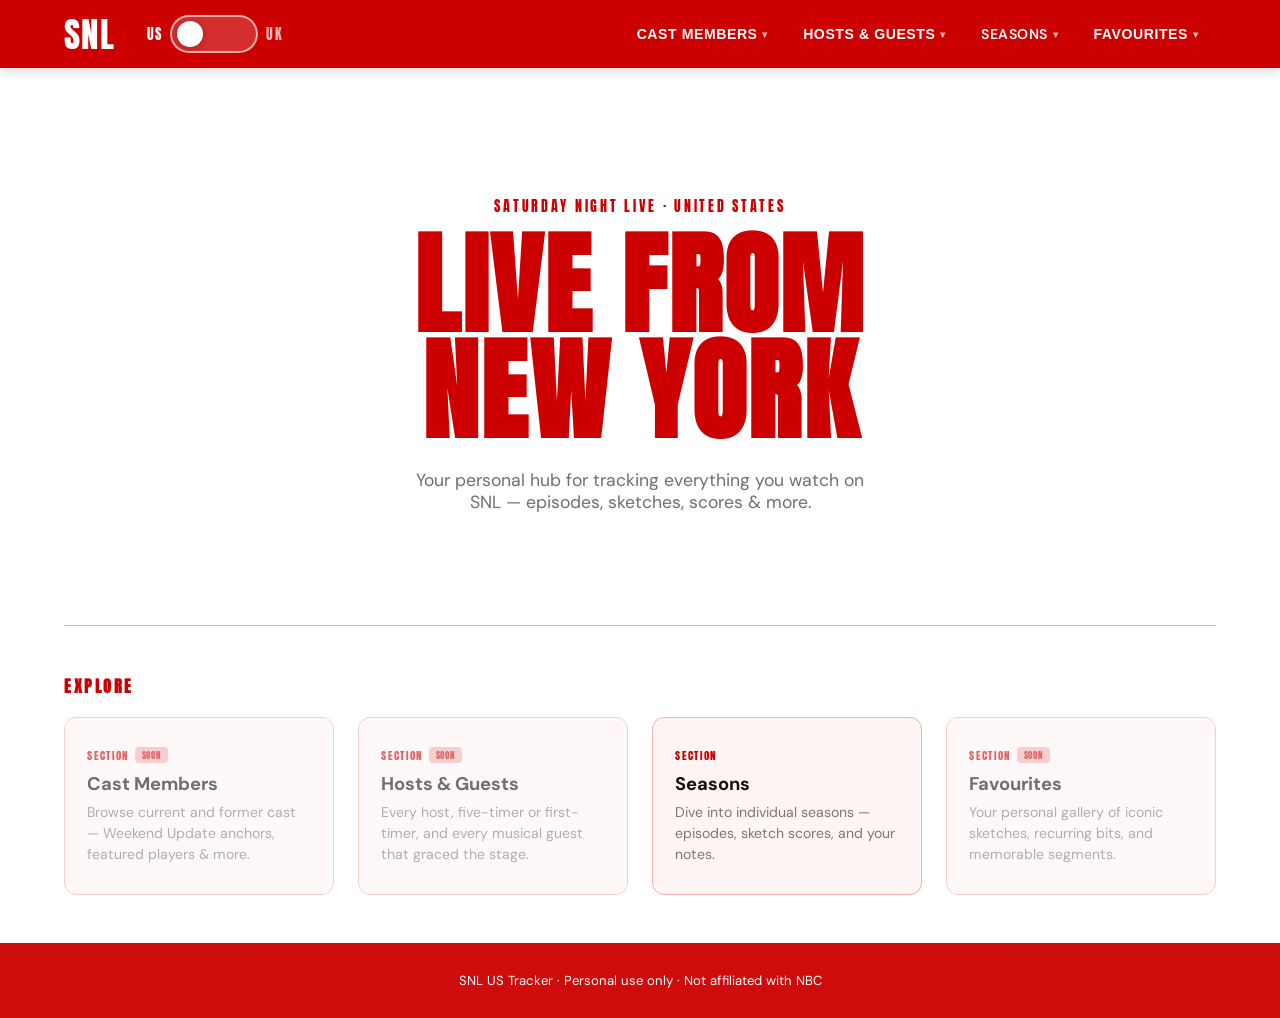
==== index.html @ 81518245 "Add files via upload" ====
<!DOCTYPE html>
<html lang="en">
<head>
  <meta charset="UTF-8" />
  <meta name="viewport" content="width=device-width, initial-scale=1.0" />
  <title>SNL Tracker</title>

  <link rel="preconnect" href="https://fonts.googleapis.com" />
  <link rel="preconnect" href="https://fonts.gstatic.com" crossorigin />
  <link href="https://fonts.googleapis.com/css2?family=Anton&family=DM+Sans:wght@400;500;600&display=swap" rel="stylesheet" />
  <link rel="stylesheet" href="assets/css/styles.css" />

  <!-- Restore the saved US/UK mode before paint to avoid a colour flash -->
  <script>document.documentElement.dataset.mode = localStorage.getItem('snl-mode') || 'us';</script>
</head>
<body>

  <!-- Header is built by site.js (single source of truth) -->
  <header id="site-header"></header>

  <main>
    <section class="hero">
      <p class="hero-eyebrow" id="hero-eyebrow"></p>
      <h1 class="hero-title" id="hero-title"></h1>
      <p class="hero-sub">
        Your personal hub for tracking everything you watch on SNL —
        episodes, sketches, scores &amp; more.
      </p>
    </section>

    <hr class="divider" />

    <section>
      <h2 class="section-label">Explore</h2>
      <div class="card-grid" id="home-cards"></div>
    </section>
  </main>

  <!-- Footer is built by site.js -->
  <footer id="site-footer"></footer>

  <!-- Load order matters: data, then shared site, then page script -->
  <script src="data/snl-data.js" defer></script>
  <script src="assets/js/site.js" defer></script>
  <script src="assets/js/home.js" defer></script>
</body>
</html>
---- assets/css/styles.css ----
/* ============================================================
   SNL TRACKER — SHARED STYLESHEET
   Used by every page so the look stays consistent.
   ============================================================ */

/* ─── CSS Variables ─────────────────────────────────────── */
:root {
  --transition: 0.35s cubic-bezier(0.4, 0, 0.2, 1);
}

[data-mode="us"] {
  --bg:        #ffffff;
  --fg:        #cc0000;
  --nav-bg:    #cc0000;
  --nav-fg:    #ffffff;
  --nav-hover: #ff2222;
  --accent:    #cc0000;
  --card-bg:   #fff5f5;
  --border:    #f0b0b0;
  --toggle-on: #cc0000;
}

[data-mode="uk"] {
  --bg:        #ffffff;
  --fg:        #003087;
  --nav-bg:    #003087;
  --nav-fg:    #ffffff;
  --nav-hover: #0046c8;
  --accent:    #003087;
  --card-bg:   #f0f4ff;
  --border:    #99b0e0;
  --toggle-on: #003087;
}

/* ─── Reset & Base ──────────────────────────────────────── */
*, *::before, *::after { box-sizing: border-box; margin: 0; padding: 0; }

body {
  font-family: 'DM Sans', sans-serif;
  background: var(--bg);
  color: #111;
  min-height: 100vh;
  display: flex;
  flex-direction: column;
  transition: background var(--transition), color var(--transition);
}

main { flex: 1 0 auto; }

/* ─── Header / Banner ───────────────────────────────────── */
header {
  position: sticky;
  top: 0;
  z-index: 100;
  background: var(--nav-bg);
  color: var(--nav-fg);
  transition: background var(--transition);
  box-shadow: 0 2px 12px rgba(0,0,0,0.18);
}

.header-inner {
  max-width: 1200px;
  margin: 0 auto;
  display: flex;
  align-items: center;
  gap: 2rem;
  padding: 0 1.5rem;
  height: 68px;
}

/* Logo */
.logo {
  font-family: 'Anton', sans-serif;
  font-size: 2.2rem;
  letter-spacing: 0.04em;
  color: var(--nav-fg);
  text-decoration: none;
  flex-shrink: 0;
  transition: color var(--transition);
}

/* ─── Toggle Switch ─────────────────────────────────────── */
.toggle-wrap {
  display: flex;
  align-items: center;
  gap: 0.5rem;
  flex-shrink: 0;
}

.toggle-label {
  font-family: 'Anton', sans-serif;
  font-size: 0.85rem;
  letter-spacing: 0.08em;
  color: var(--nav-fg);
  opacity: 0.7;
  transition: opacity 0.2s, color var(--transition);
  user-select: none;
}

.toggle-label.active { opacity: 1; }

.toggle-btn {
  position: relative;
  width: 88px;
  height: 38px;
  background: rgba(255,255,255,0.18);
  border: 2.5px solid rgba(255,255,255,0.6);
  border-radius: 999px;
  cursor: pointer;
  transition: background 0.3s;
  flex-shrink: 0;
  display: flex;
  align-items: center;
  padding: 0 5px;
  outline: none;
}

.toggle-btn:focus-visible { box-shadow: 0 0 0 3px rgba(255,255,255,0.5); }

.toggle-inner-label {
  font-family: 'Anton', sans-serif;
  font-size: 0.78rem;
  letter-spacing: 0.06em;
  color: #fff;
  position: absolute;
  transition: opacity 0.25s;
  pointer-events: none;
}

[data-mode="us"] .label-us  { left: 10px; opacity: 1; }
[data-mode="us"] .label-uk  { right: 8px; opacity: 0; }
[data-mode="uk"] .label-us  { left: 10px; opacity: 0; }
[data-mode="uk"] .label-uk  { right: 8px; opacity: 1; }

.toggle-knob {
  width: 26px;
  height: 26px;
  background: #fff;
  border-radius: 50%;
  position: absolute;
  top: 50%;
  transform: translateY(-50%);
  left: 5px;
  transition: left 0.3s cubic-bezier(0.4, 0, 0.2, 1);
  box-shadow: 0 1px 6px rgba(0,0,0,0.25);
}

[data-mode="uk"] .toggle-knob { left: calc(100% - 31px); }

/* ─── Navigation ────────────────────────────────────────── */
nav {
  margin-left: auto;
  display: flex;
  align-items: stretch;
  height: 100%;
}

nav ul {
  list-style: none;
  display: flex;
  align-items: stretch;
  height: 100%;
  gap: 0;
}

.nav-item {
  position: relative;
  display: flex;
  align-items: stretch;
}

.nav-btn {
  display: flex;
  align-items: center;
  gap: 0.3rem;
  padding: 0 1.1rem;
  height: 100%;
  color: var(--nav-fg);
  text-decoration: none;
  font-size: 0.88rem;
  font-weight: 600;
  letter-spacing: 0.04em;
  text-transform: uppercase;
  background: none;
  border: none;
  cursor: pointer;
  transition: background 0.2s;
  white-space: nowrap;
}

.nav-btn:hover,
.nav-item:hover > .nav-btn { background: rgba(255,255,255,0.15); }

/* current page */
.nav-item.active > .nav-btn {
  background: rgba(255,255,255,0.22);
  box-shadow: inset 0 -3px 0 var(--nav-fg);
}

.nav-arrow {
  font-size: 0.6rem;
  opacity: 0.7;
  transition: transform 0.2s;
}

.nav-item:hover .nav-arrow,
.nav-item.open .nav-arrow { transform: rotate(180deg); }

/* Dropdown */
.dropdown {
  display: none;
  position: absolute;
  top: 100%;
  left: 0;
  min-width: 200px;
  background: var(--nav-bg);
  border-top: 3px solid rgba(255,255,255,0.3);
  box-shadow: 0 8px 24px rgba(0,0,0,0.22);
  flex-direction: column;
  z-index: 200;
  transition: background var(--transition);
}

.nav-item:hover .dropdown,
.nav-item.open .dropdown { display: flex; }

.dropdown a {
  display: flex;
  align-items: center;
  gap: 0.5rem;
  padding: 0.7rem 1.2rem;
  color: var(--nav-fg);
  text-decoration: none;
  font-size: 0.85rem;
  font-weight: 500;
  letter-spacing: 0.03em;
  border-bottom: 1px solid rgba(255,255,255,0.1);
  transition: background 0.15s;
}

.dropdown a:last-child { border-bottom: none; }
.dropdown a:hover { background: rgba(255,255,255,0.18); }

/* "not built yet" links + cards */
.nav-disabled { opacity: 0.5; cursor: not-allowed; }
.nav-disabled:hover { background: none !important; }

.soon {
  font-family: 'Anton', sans-serif;
  font-size: 0.55rem;
  letter-spacing: 0.1em;
  text-transform: uppercase;
  background: rgba(255,255,255,0.25);
  color: inherit;
  padding: 0.1rem 0.4rem;
  border-radius: 4px;
}

/* ─── Main Content Layout ───────────────────────────────── */
main {
  max-width: 1200px;
  width: 100%;
  margin: 0 auto;
  padding: 3rem 1.5rem;
}

/* ─── Hero ──────────────────────────────────────────────── */
.hero {
  text-align: center;
  padding: 5rem 1rem 4rem;
}

.hero-eyebrow {
  font-family: 'Anton', sans-serif;
  letter-spacing: 0.2em;
  font-size: 0.85rem;
  color: var(--accent);
  text-transform: uppercase;
  margin-bottom: 1rem;
  transition: color var(--transition);
}

.hero-title {
  font-family: 'Anton', sans-serif;
  font-size: clamp(3.5rem, 10vw, 7rem);
  line-height: 0.95;
  letter-spacing: 0.02em;
  color: var(--fg);
  text-transform: uppercase;
  transition: color var(--transition);
}

.hero-sub {
  margin-top: 1.5rem;
  font-size: 1.1rem;
  opacity: 0.6;
  max-width: 480px;
  margin-left: auto;
  margin-right: auto;
}

/* ─── Section label ─────────────────────────────────────── */
.section-label {
  font-family: 'Anton', sans-serif;
  font-size: 1rem;
  letter-spacing: 0.16em;
  text-transform: uppercase;
  color: var(--accent);
  margin-bottom: 1.2rem;
  transition: color var(--transition);
}

/* ─── Cards ─────────────────────────────────────────────── */
.card-grid {
  display: grid;
  grid-template-columns: repeat(auto-fill, minmax(240px, 1fr));
  gap: 1.5rem;
}

.card {
  display: block;
  background: var(--card-bg);
  border: 1.5px solid var(--border);
  border-radius: 12px;
  padding: 1.8rem 1.4rem;
  text-decoration: none;
  color: #111;
  transition: background var(--transition), border-color var(--transition), transform 0.2s, box-shadow 0.2s;
}

a.card:hover {
  transform: translateY(-3px);
  box-shadow: 0 8px 24px rgba(0,0,0,0.1);
}

.card-disabled { opacity: 0.6; cursor: default; }

.card-tag {
  display: flex;
  align-items: center;
  gap: 0.4rem;
  font-family: 'Anton', sans-serif;
  letter-spacing: 0.12em;
  font-size: 0.7rem;
  color: var(--accent);
  text-transform: uppercase;
  margin-bottom: 0.5rem;
  transition: color var(--transition);
}

.card-tag .soon { background: var(--border); }

.card h3 {
  font-size: 1.15rem;
  font-weight: 700;
  margin-bottom: 0.4rem;
}

.card-desc {
  font-size: 0.88rem;
  opacity: 0.55;
  line-height: 1.5;
}

/* ─── Divider ───────────────────────────────────────────── */
.divider {
  border: none;
  border-top: 1.5px solid var(--border);
  margin: 3rem 0;
  transition: border-color var(--transition);
}

/* ─── Page heading ──────────────────────────────────────── */
.page-head { margin-bottom: 2rem; }

.page-title {
  font-family: 'Anton', sans-serif;
  font-size: clamp(2rem, 6vw, 3.8rem);
  color: var(--fg);
  text-transform: uppercase;
  letter-spacing: 0.03em;
  margin-bottom: 0.3rem;
  transition: color var(--transition);
}

.page-subtitle {
  opacity: 0.55;
  font-size: 1rem;
}

/* ─── Season pills ──────────────────────────────────────── */
.season-pills {
  display: flex;
  flex-wrap: wrap;
  gap: 0.6rem;
  margin-bottom: 2rem;
}

.season-pill {
  font-family: 'Anton', sans-serif;
  font-size: 0.8rem;
  letter-spacing: 0.06em;
  text-transform: uppercase;
  padding: 0.55rem 1.1rem;
  border-radius: 999px;
  border: 1.5px solid var(--border);
  background: var(--card-bg);
  color: var(--accent);
  cursor: pointer;
  transition: background var(--transition), color var(--transition), border-color var(--transition);
}

.season-pill:hover { border-color: var(--accent); }

.season-pill.active {
  background: var(--accent);
  color: var(--nav-fg);
  border-color: var(--accent);
}

/* ─── Episode list (accordion) ──────────────────────────── */
.episode-list {
  display: flex;
  flex-direction: column;
  gap: 1rem;
}

.episode {
  border: 1.5px solid var(--border);
  border-radius: 12px;
  background: var(--card-bg);
  overflow: hidden;
  transition: border-color var(--transition), background var(--transition);
}

.episode.open { border-color: var(--accent); }

.episode-head {
  display: flex;
  align-items: center;
  gap: 1.2rem;
  padding: 1.2rem 1.4rem;
  cursor: pointer;
  user-select: none;
}

.episode-head:focus-visible {
  outline: 3px solid var(--accent);
  outline-offset: -3px;
}

.episode-num {
  font-family: 'Anton', sans-serif;
  font-size: 1rem;
  letter-spacing: 0.06em;
  color: var(--nav-fg);
  background: var(--accent);
  padding: 0.5rem 0.7rem;
  border-radius: 8px;
  flex-shrink: 0;
}

.episode-info { flex: 1 1 auto; min-width: 0; }

.episode-title {
  font-size: 1.15rem;
  font-weight: 700;
  margin-bottom: 0.15rem;
}

.episode-meta {
  font-size: 0.85rem;
  opacity: 0.6;
}

/* Score badge */
.episode-score {
  display: flex;
  flex-direction: column;
  align-items: center;
  flex-shrink: 0;
  min-width: 56px;
}

.score-num {
  font-family: 'Anton', sans-serif;
  font-size: 1.6rem;
  line-height: 1;
  color: var(--accent);
}

.score-cap {
  font-size: 0.6rem;
  letter-spacing: 0.14em;
  text-transform: uppercase;
  opacity: 0.5;
  margin-top: 0.2rem;
}

.chevron {
  font-size: 0.85rem;
  opacity: 0.55;
  flex-shrink: 0;
  transition: transform 0.3s;
}

.episode.open > .episode-head .chevron,
.sketch.open > .sketch-head .chevron { transform: rotate(180deg); }

/* Accordion expand/collapse — animated via CSS grid */
.episode-body, .sketch-body {
  display: grid;
  grid-template-rows: 0fr;
  transition: grid-template-rows 0.3s ease;
}

.episode.open > .episode-body,
.sketch.open > .sketch-body { grid-template-rows: 1fr; }

.episode-body-inner, .sketch-body-inner { overflow: hidden; }

/* ─── Sketch list (nested accordion) ────────────────────── */
.sketch-list {
  list-style: none;
  padding: 0 1.4rem 1.2rem;
  display: flex;
  flex-direction: column;
  gap: 0.5rem;
}

.sketch {
  border: 1.5px solid var(--border);
  border-radius: 8px;
  background: var(--bg);
  overflow: hidden;
}

.sketch.open { border-color: var(--accent); }

.sketch-head {
  display: flex;
  align-items: center;
  gap: 0.9rem;
  padding: 0.8rem 1rem;
  cursor: pointer;
  user-select: none;
}

.sketch-head:focus-visible {
  outline: 3px solid var(--accent);
  outline-offset: -3px;
}

.sketch-title {
  flex: 1 1 auto;
  font-weight: 600;
  font-size: 0.95rem;
}

.sketch-score {
  font-family: 'Anton', sans-serif;
  font-size: 0.9rem;
  color: var(--nav-fg);
  background: var(--accent);
  padding: 0.25rem 0.6rem;
  border-radius: 6px;
  flex-shrink: 0;
}

.sketch-body-inner { padding: 0 1rem; }

.sketch-blurb {
  font-size: 0.88rem;
  line-height: 1.55;
  opacity: 0.7;
  padding: 0.6rem 0 0.8rem;
}

.cast-row {
  display: flex;
  flex-wrap: wrap;
  gap: 0.4rem;
  padding-bottom: 1rem;
}

.cast-chip {
  font-size: 0.78rem;
  font-weight: 500;
  padding: 0.3rem 0.7rem;
  border-radius: 999px;
  border: 1.5px solid var(--border);
  background: var(--card-bg);
  color: var(--accent);
  transition: background var(--transition), color var(--transition), border-color var(--transition);
}

/* Empty state */
.empty {
  text-align: center;
  padding: 3rem 1rem;
  opacity: 0.5;
}

/* ─── Footer ────────────────────────────────────────────── */
footer {
  flex-shrink: 0;
  background: var(--nav-bg);
  color: var(--nav-fg);
  text-align: center;
  padding: 1.8rem;
  font-size: 0.82rem;
  opacity: 0.95;
  transition: background var(--transition);
}

/* ─── Mode transition flash ─────────────────────────────── */
body.switching::after {
  content: '';
  position: fixed;
  inset: 0;
  background: white;
  opacity: 0;
  pointer-events: none;
  animation: flash 0.4s ease forwards;
  z-index: 9999;
}

@keyframes flash {
  0%   { opacity: 0.4; }
  100% { opacity: 0; }
}

/* ─── Small screens ─────────────────────────────────────── */
@media (max-width: 760px) {
  .header-inner { gap: 1rem; height: auto; flex-wrap: wrap; padding: 0.8rem 1rem; }
  nav { margin-left: 0; width: 100%; }
  nav ul { flex-wrap: wrap; }
  .episode-head { flex-wrap: wrap; }
  .episode-info { flex-basis: 60%; }
}
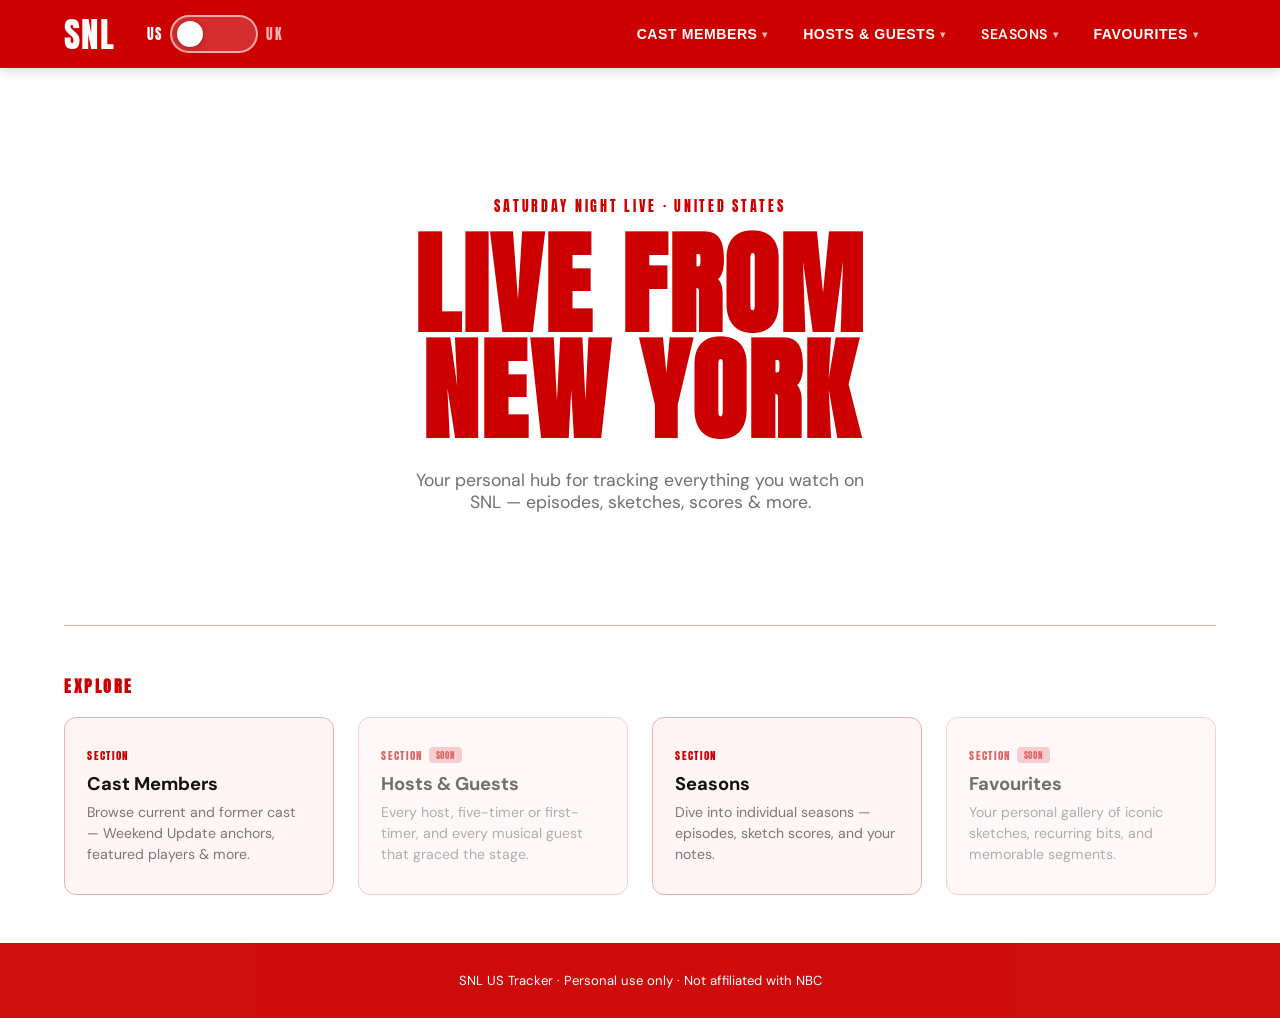
==== commit f5e87f8b: "Update index.html" ====
--- a/index.html
+++ b/index.html
@@ -9,6 +9,9 @@
   <link rel="preconnect" href="https://fonts.gstatic.com" crossorigin />
   <link href="https://fonts.googleapis.com/css2?family=Anton&family=DM+Sans:wght@400;500;600&display=swap" rel="stylesheet" />
   <link rel="stylesheet" href="assets/css/styles.css" />
+  <link rel="icon" type="image/x-icon" href="favicon.ico">
+<link rel="icon" type="image/png" sizes="32x32" href="favicon-32x32.png">
+<link rel="icon" type="image/png" sizes="16x16" href="favicon-16x16.png">
 
   <!-- Restore the saved US/UK mode before paint to avoid a colour flash -->
   <script>document.documentElement.dataset.mode = localStorage.getItem('snl-mode') || 'us';</script>
--- a/assets/css/styles.css
+++ b/assets/css/styles.css
@@ -505,19 +505,21 @@
 }
 
 .episode.open > .episode-head .chevron,
-.sketch.open > .sketch-head .chevron { transform: rotate(180deg); }
+.sketch.open > .sketch-head .chevron,
+.cast-card.open > .cast-head .chevron { transform: rotate(180deg); }
 
 /* Accordion expand/collapse — animated via CSS grid */
-.episode-body, .sketch-body {
+.episode-body, .sketch-body, .cast-body {
   display: grid;
   grid-template-rows: 0fr;
   transition: grid-template-rows 0.3s ease;
 }
 
 .episode.open > .episode-body,
-.sketch.open > .sketch-body { grid-template-rows: 1fr; }
-
-.episode-body-inner, .sketch-body-inner { overflow: hidden; }
+.sketch.open > .sketch-body,
+.cast-card.open > .cast-body { grid-template-rows: 1fr; }
+
+.episode-body-inner, .sketch-body-inner, .cast-body-inner { overflow: hidden; }
 
 /* ─── Sketch list (nested accordion) ────────────────────── */
 .sketch-list {
@@ -591,7 +593,15 @@
   border: 1.5px solid var(--border);
   background: var(--card-bg);
   color: var(--accent);
+  text-decoration: none;
+  cursor: pointer;
   transition: background var(--transition), color var(--transition), border-color var(--transition);
+}
+
+a.cast-chip:hover {
+  background: var(--accent);
+  color: var(--nav-fg);
+  border-color: var(--accent);
 }
 
 /* Empty state */
@@ -638,3 +648,184 @@
   .episode-head { flex-wrap: wrap; }
   .episode-info { flex-basis: 60%; }
 }
+
+/* ─── Cast page ─────────────────────────────────────────── */
+.cast-list {
+  display: flex;
+  flex-direction: column;
+  gap: 1rem;
+}
+
+.cast-card {
+  border: 1.5px solid var(--border);
+  border-radius: 12px;
+  background: var(--card-bg);
+  overflow: hidden;
+  transition: border-color var(--transition), background var(--transition);
+}
+
+.cast-card.open { border-color: var(--accent); }
+
+.cast-head {
+  display: flex;
+  align-items: center;
+  gap: 1.1rem;
+  padding: 1.1rem 1.4rem;
+  cursor: pointer;
+  user-select: none;
+}
+
+.cast-head:focus-visible {
+  outline: 3px solid var(--accent);
+  outline-offset: -3px;
+}
+
+.cast-avatar {
+  flex-shrink: 0;
+  width: 48px;
+  height: 48px;
+  border-radius: 50%;
+  background: var(--accent);
+  color: var(--nav-fg);
+  font-family: 'Anton', sans-serif;
+  font-size: 1.1rem;
+  letter-spacing: 0.04em;
+  display: flex;
+  align-items: center;
+  justify-content: center;
+}
+.cast-avatar-photo {
+  flex-shrink: 0;
+  width: 48px;
+  height: 48px;
+  border-radius: 50%;
+  object-fit: cover;
+  object-position: center top;
+  border: 2px solid var(--border);
+}
+.cast-photo-row {
+  display: flex;
+  gap: 0.6rem;
+  margin: 0.9rem 0 1rem;
+  align-items: stretch;
+}
+
+.cast-dropdown-photo {
+  height: 180px;
+  width: auto;
+  object-fit: cover;
+  object-position: center top;
+  border-radius: 8px;
+  border: 1.5px solid var(--border);
+  flex-shrink: 0;
+}
+.cast-id-info { flex: 1 1 auto; min-width: 0; }
+
+.cast-name {
+  font-size: 1.15rem;
+  font-weight: 700;
+  margin-bottom: 0.15rem;
+}
+
+.cast-meta {
+  font-size: 0.85rem;
+  opacity: 0.6;
+}
+
+.cast-stat {
+  display: flex;
+  flex-direction: column;
+  align-items: center;
+  flex-shrink: 0;
+  min-width: 62px;
+}
+
+.cast-stat-num {
+  font-family: 'Anton', sans-serif;
+  font-size: 1.5rem;
+  line-height: 1;
+  color: var(--accent);
+}
+
+.cast-stat-cap {
+  font-size: 0.6rem;
+  letter-spacing: 0.12em;
+  text-transform: uppercase;
+  opacity: 0.5;
+  margin-top: 0.2rem;
+}
+
+.cast-body-inner { padding: 0 1.4rem; }
+
+.cast-bio-above {
+  font-size: 0.92rem;
+  line-height: 1.6;
+  opacity: 0.75;
+  padding: 0.9rem 0 0.9rem;
+}
+
+.cast-inner-divider {
+  border: none;
+  border-top: 1.5px solid var(--border);
+  margin-bottom: 1rem;
+  transition: border-color var(--transition);
+}
+
+.cast-subhead {
+  font-family: 'Anton', sans-serif;
+  font-size: 0.8rem;
+  letter-spacing: 0.12em;
+  text-transform: uppercase;
+  color: var(--accent);
+   margin-top: 1rem;
+  margin-bottom: 0.6rem;
+}
+
+.cast-sketch-list {
+  list-style: none;
+  display: flex;
+  flex-direction: column;
+  gap: 0.4rem;
+  padding-bottom: 1.2rem;
+}
+
+.cast-sketch-link {
+  display: flex;
+  align-items: center;
+  gap: 0.8rem;
+  padding: 0.6rem 0.9rem;
+  border: 1.5px solid var(--border);
+  border-radius: 8px;
+  background: var(--bg);
+  text-decoration: none;
+  color: #111;
+  transition: border-color var(--transition);
+}
+
+.cast-sketch-link:hover { border-color: var(--accent); }
+
+.cast-sketch-where {
+  font-size: 0.74rem;
+  letter-spacing: 0.04em;
+  text-transform: uppercase;
+  opacity: 0.55;
+  flex-shrink: 0;
+}
+
+.cast-sketch-title {
+  flex: 1 1 auto;
+  font-weight: 600;
+  font-size: 0.9rem;
+}
+
+.cast-sketch-empty {
+  font-size: 0.88rem;
+  opacity: 0.5;
+  padding: 0.4rem 0 1.2rem;
+}
+
+@media (max-width: 760px) {
+  .cast-head { flex-wrap: wrap; }
+  .cast-id-info { flex-basis: 55%; }
+  .cast-sketch-link { flex-wrap: wrap; }
+}
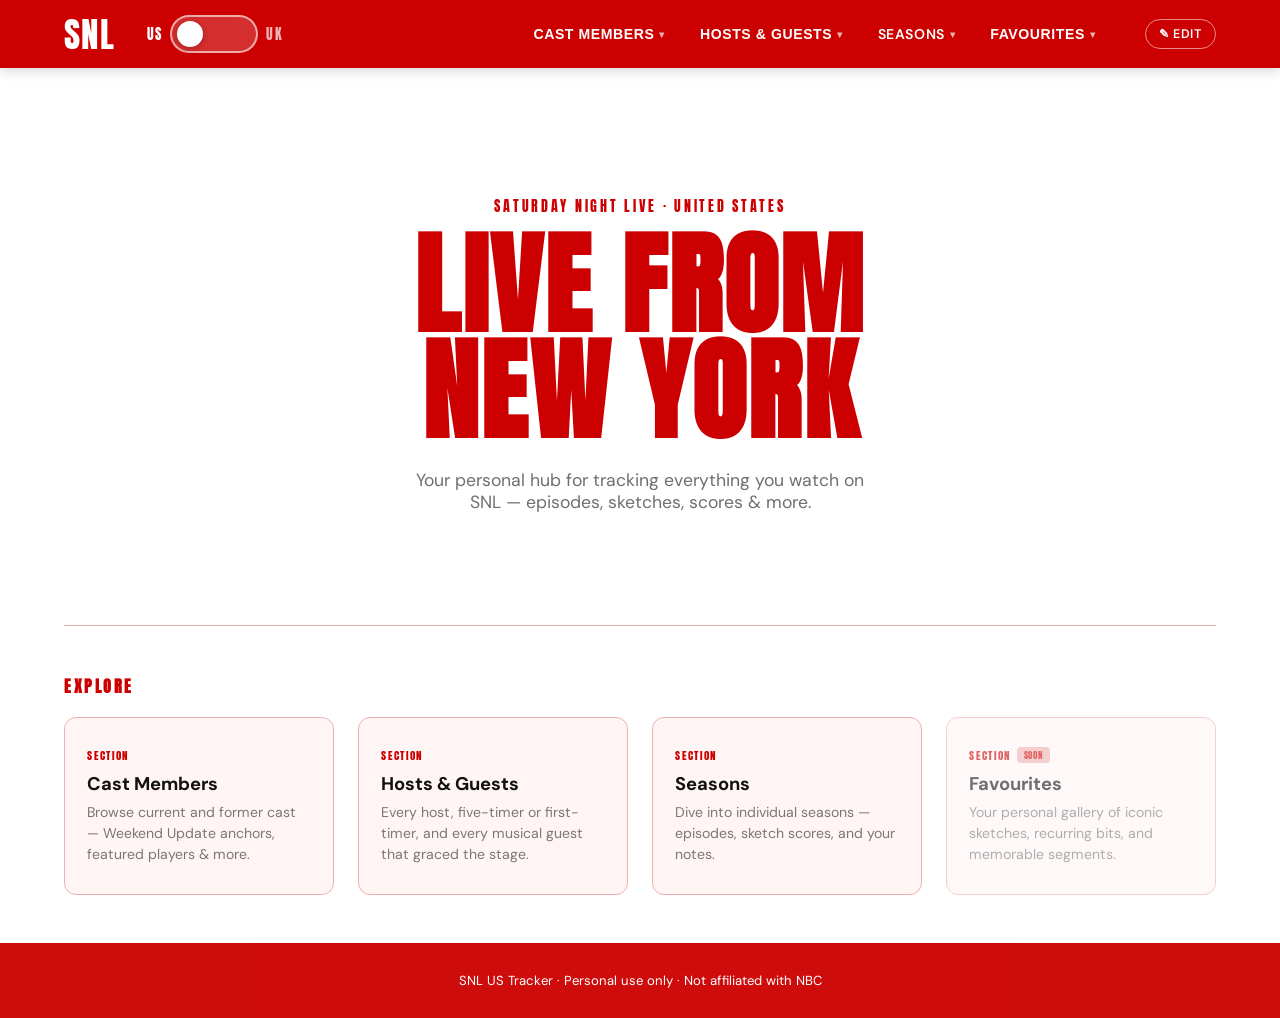
==== commit fb909713: "Add files via upload" ====
--- a/index.html
+++ b/index.html
@@ -9,9 +9,9 @@
   <link rel="preconnect" href="https://fonts.gstatic.com" crossorigin />
   <link href="https://fonts.googleapis.com/css2?family=Anton&family=DM+Sans:wght@400;500;600&display=swap" rel="stylesheet" />
   <link rel="stylesheet" href="assets/css/styles.css" />
-  <link rel="icon" type="image/x-icon" href="favicon.ico">
-<link rel="icon" type="image/png" sizes="32x32" href="favicon-32x32.png">
-<link rel="icon" type="image/png" sizes="16x16" href="favicon-16x16.png">
+  <link rel="icon" type="image/x-icon" href="assets/images/favicons/favicon.ico">
+<link rel="icon" type="image/png" sizes="32x32" href="assets/images/favicons/favicon-32x32.png">
+<link rel="icon" type="image/png" sizes="16x16" href="assets/images/favicons/favicon-16x16.png">
 
   <!-- Restore the saved US/UK mode before paint to avoid a colour flash -->
   <script>document.documentElement.dataset.mode = localStorage.getItem('snl-mode') || 'us';</script>
@@ -46,5 +46,6 @@
   <script src="data/snl-data.js" defer></script>
   <script src="assets/js/site.js" defer></script>
   <script src="assets/js/home.js" defer></script>
+  <script src="assets/js/editor.js" defer></script>
 </body>
 </html>
--- a/assets/css/styles.css
+++ b/assets/css/styles.css
@@ -473,13 +473,25 @@
   opacity: 0.6;
 }
 
+.episode-host {
+  font-size: 1.15rem;
+  font-weight: 700;
+  margin-bottom: 0.2rem;
+}
+
+.episode-line {
+  font-size: 0.95rem;
+  opacity: 0.72;
+  margin-top: 0.1rem;
+}
+
 /* Score badge */
 .episode-score {
   display: flex;
   flex-direction: column;
   align-items: center;
   flex-shrink: 0;
-  min-width: 56px;
+  min-width: 124px;
 }
 
 .score-num {
@@ -829,3 +841,318 @@
   .cast-id-info { flex-basis: 55%; }
   .cast-sketch-link { flex-wrap: wrap; }
 }
+
+/* ─── Two-rater scores (F / O) ──────────────────────────── */
+.score-pair {
+  display: inline-flex;
+  gap: 0.3rem;
+  align-items: center;
+}
+
+.rscore {
+  display: inline-flex;
+  align-items: baseline;
+  gap: 0.22rem;
+  font-family: 'Anton', sans-serif;
+  background: var(--accent);
+  color: var(--nav-fg);
+  padding: 0.22rem 0.5rem;
+  border-radius: 6px;
+  line-height: 1;
+  transition: background var(--transition);
+}
+
+.rscore-tag {
+  font-size: 0.6rem;
+  letter-spacing: 0.04em;
+  opacity: 0.65;
+}
+
+.rscore-val { font-size: 0.92rem; }
+
+/* larger variant for episode-header averages */
+.score-pair-lg .rscore { padding: 0.32rem 0.55rem; }
+.score-pair-lg .rscore-val { font-size: 1.15rem; }
+.score-pair-lg .rscore-tag { font-size: 0.66rem; }
+
+/* the avg column on cast cards holds a score-pair, not a number */
+.cast-stat-score { min-width: 104px; }
+
+/* ─── Host & musical-guest bubbles (seasons page) ───────── */
+/* They share .cast-chip's shape; these rules only recolour.  */
+.host-chip {
+  background: #fff5e0;
+  border-color: #e3b552;
+  color: #8a5a00;
+}
+
+a.host-chip:hover {
+  background: #e3a72e;
+  border-color: #e3a72e;
+  color: #fff;
+}
+
+.music-chip {
+  background: #e6f6ee;
+  border-color: #5fb98c;
+  color: #1d7a4d;
+}
+
+a.music-chip:hover {
+  background: #2a9d63;
+  border-color: #2a9d63;
+  color: #fff;
+}
+
+/* ─── Sort bar (cast pages) ─────────────────────────────── */
+.sort-bar {
+  display: flex;
+  flex-wrap: wrap;
+  align-items: center;
+  gap: 0.5rem;
+  margin-bottom: 1.6rem;
+}
+
+.sort-label {
+  font-family: 'Anton', sans-serif;
+  font-size: 0.75rem;
+  letter-spacing: 0.1em;
+  text-transform: uppercase;
+  opacity: 0.55;
+  margin-right: 0.2rem;
+}
+
+.sort-btn {
+  font-family: 'DM Sans', sans-serif;
+  font-size: 0.8rem;
+  font-weight: 600;
+  letter-spacing: 0.02em;
+  padding: 0.45rem 0.9rem;
+  border-radius: 999px;
+  border: 1.5px solid var(--border);
+  background: var(--card-bg);
+  color: var(--accent);
+  cursor: pointer;
+  transition: background var(--transition), color var(--transition), border-color var(--transition);
+}
+
+.sort-btn:hover { border-color: var(--accent); }
+
+.sort-btn.active {
+  background: var(--accent);
+  color: var(--nav-fg);
+  border-color: var(--accent);
+}
+
+/* ─── In-site editor (editor.js) ─────────────────────────── */
+.edit-toggle {
+  flex-shrink: 0;
+  font-family: 'DM Sans', sans-serif;
+  font-size: 0.78rem;
+  font-weight: 600;
+  letter-spacing: 0.04em;
+  text-transform: uppercase;
+  padding: 0.4rem 0.85rem;
+  border-radius: 999px;
+  border: 1.5px solid rgba(255,255,255,0.55);
+  background: transparent;
+  color: var(--nav-fg);
+  cursor: pointer;
+  transition: background 0.2s;
+}
+.edit-toggle:hover { background: rgba(255,255,255,0.15); }
+.edit-toggle .edit-on { display: none; }
+body.snl-editing .edit-toggle { background: var(--nav-fg); color: var(--nav-bg); border-color: var(--nav-fg); }
+body.snl-editing .edit-toggle .edit-on { display: inline; }
+body.snl-editing .edit-toggle .edit-off { display: none; }
+
+.ed-only { display: none !important; }
+body.snl-editing .ed-only { display: inline-flex !important; }
+body.snl-editing .ed-bar.ed-only { display: flex !important; }
+
+.ed-icon {
+  align-items: center;
+  justify-content: center;
+  flex-shrink: 0;
+  width: 30px;
+  height: 30px;
+  border-radius: 50%;
+  border: 1.5px dashed var(--accent);
+  background: var(--bg);
+  color: var(--accent);
+  font-size: 0.9rem;
+  cursor: pointer;
+  transition: background 0.15s, color 0.15s;
+}
+.ed-icon:hover { background: var(--accent); color: var(--nav-fg); border-style: solid; }
+.ed-move { width: 26px; height: 26px; font-size: 0.8rem; opacity: 0.7; }
+
+.ed-add {
+  align-items: center;
+  gap: 0.3rem;
+  font-family: 'DM Sans', sans-serif;
+  font-size: 0.82rem;
+  font-weight: 600;
+  padding: 0.5rem 1rem;
+  border-radius: 999px;
+  border: 1.5px dashed var(--accent);
+  background: transparent;
+  color: var(--accent);
+  cursor: pointer;
+  transition: background 0.15s, color 0.15s;
+}
+.ed-add:hover { background: var(--accent); color: var(--nav-fg); border-style: solid; }
+.ed-add-sketch { margin: -0.4rem 0 1.2rem 1.4rem; }
+.ed-add-wide { justify-content: center; padding: 1rem; border-radius: 12px; font-size: 0.9rem; }
+.ed-pill.ed-icon { width: auto; height: auto; padding: 0.55rem 0.9rem; border-radius: 999px; }
+.ed-bar { margin-bottom: 1.2rem; }
+
+/* banner */
+#snl-ed-banner {
+  display: none;
+  position: fixed;
+  left: 50%;
+  bottom: 14px;
+  transform: translateX(-50%);
+  z-index: 200;
+  max-width: calc(100% - 32px);
+  padding: 0.55rem 1rem;
+  border-radius: 999px;
+  background: #111;
+  color: #fff;
+  font-size: 0.78rem;
+  box-shadow: 0 4px 16px rgba(0,0,0,0.25);
+  text-align: center;
+}
+body.snl-editing #snl-ed-banner { display: block; }
+body.snl-editing footer { padding-bottom: 4.5rem; }
+#snl-ed-banner .ed-link { color: #fff; }
+
+/* toast */
+#snl-ed-toast {
+  position: fixed;
+  right: 16px;
+  top: 84px;
+  z-index: 300;
+  max-width: min(360px, calc(100% - 32px));
+  padding: 0.75rem 1rem;
+  border-radius: 10px;
+  background: #111;
+  color: #fff;
+  font-size: 0.85rem;
+  box-shadow: 0 6px 20px rgba(0,0,0,0.25);
+  opacity: 0;
+  transform: translateY(-8px);
+  pointer-events: none;
+  transition: opacity 0.2s, transform 0.2s;
+}
+#snl-ed-toast.show { opacity: 1; transform: none; }
+#snl-ed-toast.ok  { background: #1f7a4d; }
+#snl-ed-toast.err { background: #b00020; }
+
+/* modal */
+#snl-ed-dialog {
+  width: min(560px, calc(100% - 32px));
+  max-height: calc(100vh - 48px);
+  margin: auto;
+  padding: 0;
+  border: none;
+  border-radius: 16px;
+  background: #fff;
+  color: #111;
+  box-shadow: 0 20px 60px rgba(0,0,0,0.3);
+}
+#snl-ed-dialog::backdrop { background: rgba(0,0,0,0.45); }
+#snl-ed-dialog.busy { cursor: progress; }
+#snl-ed-dialog.busy .ed-form { opacity: 0.7; }
+
+.ed-form { padding: 1.5rem; display: flex; flex-direction: column; gap: 1rem; }
+.ed-title {
+  font-family: 'Anton', sans-serif;
+  font-weight: 400;
+  font-size: 1.5rem;
+  letter-spacing: 0.02em;
+  color: var(--accent);
+}
+.ed-fields { display: flex; flex-direction: column; gap: 0.9rem; }
+.ed-row { display: flex; gap: 0.8rem; flex-wrap: wrap; }
+.ed-row > .ed-field { flex: 1 1 140px; }
+.ed-field { display: flex; flex-direction: column; gap: 0.3rem; min-width: 0; }
+.ed-label {
+  font-size: 0.72rem;
+  font-weight: 600;
+  letter-spacing: 0.08em;
+  text-transform: uppercase;
+  color: #555;
+}
+.ed-hint, .ed-note { font-size: 0.78rem; color: #666; }
+.ed-note code, .ed-hint code { font-size: 0.75rem; background: #f3f3f3; padding: 0 0.25rem; border-radius: 4px; }
+.ed-steps { font-size: 0.85rem; padding-left: 1.2rem; display: flex; flex-direction: column; gap: 0.3rem; }
+.ed-steps a { color: var(--accent); }
+
+.ed-form input:not([type=file]),
+.ed-form select,
+.ed-form textarea {
+  font: inherit;
+  font-size: 0.95rem;
+  width: 100%;
+  padding: 0.55rem 0.7rem;
+  border: 1.5px solid #ddd;
+  border-radius: 8px;
+  background: #fff;
+  color: #111;
+}
+.ed-form input[type=file] { font-size: 0.75rem; }
+.ed-form textarea { resize: vertical; }
+.ed-form input:focus, .ed-form select:focus, .ed-form textarea:focus {
+  outline: none;
+  border-color: var(--accent);
+}
+
+.ed-chips { display: flex; flex-wrap: wrap; gap: 0.4rem; align-items: center; }
+.ed-alumni { display: contents; }
+.ed-alumni[hidden] { display: none; }
+.ed-chip {
+  font: inherit;
+  font-size: 0.8rem;
+  font-weight: 500;
+  padding: 0.32rem 0.75rem;
+  border-radius: 999px;
+  border: 1.5px solid var(--border);
+  background: var(--card-bg);
+  color: var(--accent);
+  cursor: pointer;
+}
+.ed-chip.alum { border-style: dashed; }
+.ed-chip.on { background: var(--accent); border-color: var(--accent); color: #fff; }
+.ed-chip.host.on { background: #b8860b; border-color: #b8860b; }
+.ed-chip.music.on { background: #2a9d63; border-color: #2a9d63; }
+.ed-chip-more { background: transparent; border-style: dashed; opacity: 0.8; }
+.ed-form .ed-chip-input { width: 140px !important; padding: 0.3rem 0.7rem !important; border-radius: 999px !important; font-size: 0.8rem !important; }
+
+.ed-error { color: #b00020; font-size: 0.85rem; font-weight: 500; }
+.ed-actions { display: flex; gap: 0.5rem; align-items: center; flex-wrap: wrap; }
+.ed-spacer { flex: 1; }
+.ed-actions button {
+  font: inherit;
+  font-size: 0.85rem;
+  font-weight: 600;
+  padding: 0.55rem 1.1rem;
+  border-radius: 999px;
+  cursor: pointer;
+  border: 1.5px solid transparent;
+}
+.ed-btn-primary { background: var(--accent); color: #fff; }
+.ed-btn-ghost { background: transparent; border-color: #ddd !important; color: #333; }
+.ed-btn-danger { background: transparent; color: #b00020; border-color: #f0c0c8 !important; }
+.ed-btn-danger.confirm { background: #b00020; color: #fff; }
+.ed-actions button:disabled { opacity: 0.5; cursor: progress; }
+.ed-link { font: inherit; background: none; border: none; color: var(--accent); text-decoration: underline; cursor: pointer; padding: 0; }
+
+@media (max-width: 760px) {
+  .edit-toggle { margin-left: auto; }
+  #snl-ed-banner { border-radius: 12px; }
+}
+@media (max-width: 760px) {
+  nav { order: 3; }
+}
